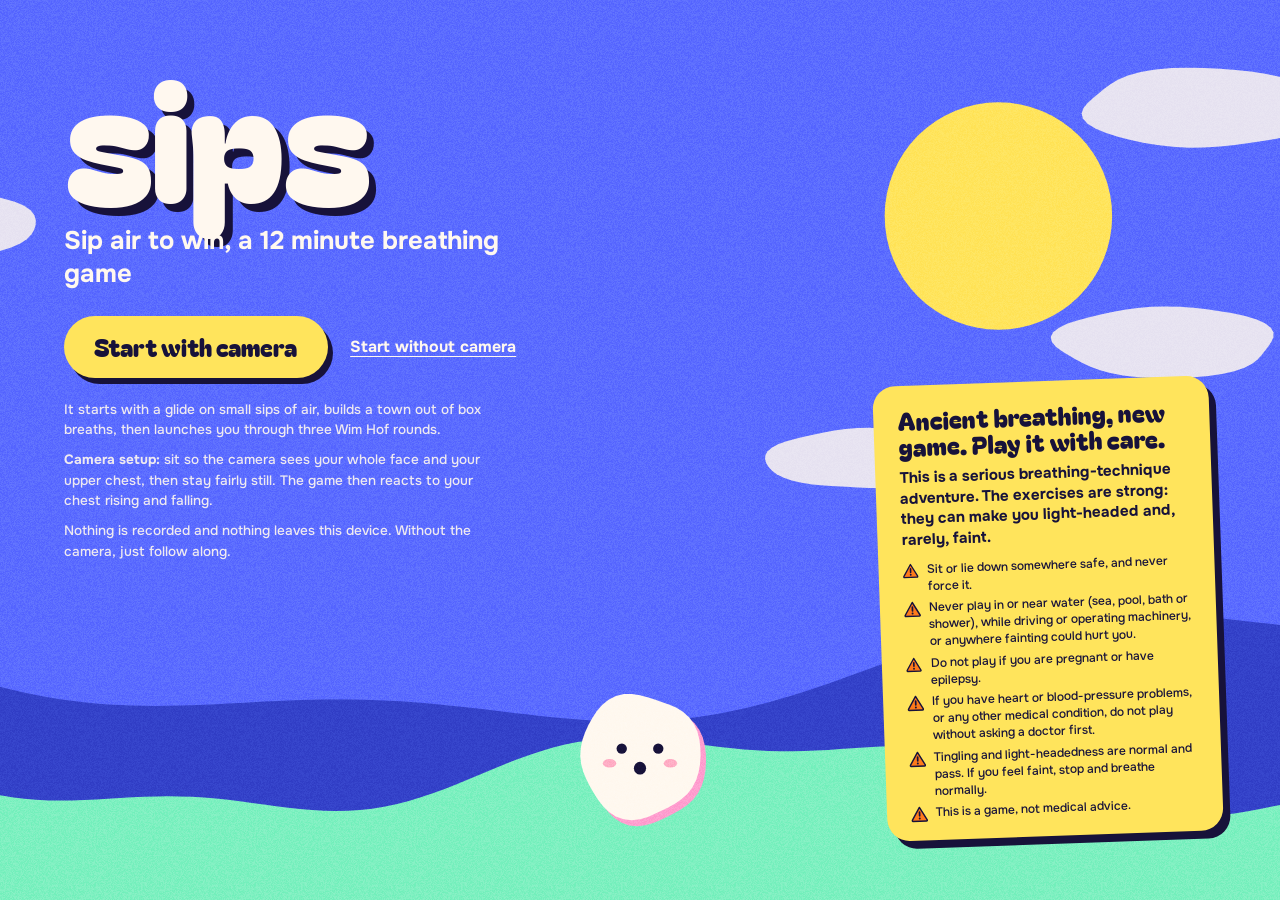
==== index.html @ 69d86840 "Publish 2026-11-17: Camera setup text: short on laptops, prop-up advice only on phones" ====
<!doctype html>
<html lang="en">
<head>
<meta charset="utf-8">
<meta name="viewport" content="width=device-width,initial-scale=1,viewport-fit=cover">
<meta name="theme-color" content="#5b6cff">
<meta name="apple-mobile-web-app-capable" content="yes">
<meta name="mobile-web-app-capable" content="yes">
<title>Sips</title>
<meta name="description" content="A breathing game. Sips, box breathing and three Wim Hof rounds, played with your own breath.">
<link rel="icon" href="data:image/svg+xml,<svg xmlns='http://www.w3.org/2000/svg' viewBox='0 0 100 100'><circle cx='54' cy='55' r='42' fill='%23ff9ecf'/><circle cx='50' cy='50' r='42' fill='%23fff8ef'/><circle cx='37' cy='45' r='5' fill='%2317123a'/><circle cx='63' cy='45' r='5' fill='%2317123a'/></svg>">
<link rel="preconnect" href="https://fonts.googleapis.com">
<link rel="preconnect" href="https://fonts.gstatic.com" crossorigin>
<link href="https://fonts.googleapis.com/css2?family=Bagel+Fat+One&family=Onest:wght@400;500;700&display=swap" rel="stylesheet">
<link rel="stylesheet" href="style.css">
</head>
<body class="pre">
<canvas id="c" aria-label="Breathing game"></canvas>
<video id="video" playsinline muted></video>

<header id="hud">
  <div id="bar" role="progressbar" aria-label="Journey progress" aria-valuemin="0" aria-valuemax="100"><div id="barFill"></div><div id="barMarks"></div><div id="barHead"></div></div>
  <div id="chip" role="status"><i></i><span>Follow the pacer</span></div>
  <div class="btns">
    <button id="bSound" aria-pressed="true">Sound on</button>
    <button id="bSkip" title="Skip to the next part (right arrow)">Skip ahead</button>
  </div>
</header>
<button id="air">Breathe in now</button>

<main id="intro">
  <div class="lead">
    <h1>sips</h1>
    <p class="tag">Sip air to win, a 12 minute breathing game</p>
    <div class="go">
      <button id="start" class="big">Start with camera</button>
      <button id="startNo" class="plain">Start without camera</button>
    </div>
    <p class="fine">It starts with a glide on small sips of air, builds a town out of box breaths, then launches you through three Wim Hof rounds.</p>
    <p class="fine"><b>Camera setup:</b> <span class="desk">sit so the camera sees your whole face and your upper chest, then stay fairly still.</span><span class="mob">stand your phone on a table, leaning on something, about an arm's length away, so it sees your whole face and your upper chest. Don't hold it in your hand.</span> The game then reacts to your chest rising and falling.</p>
    <p class="fine">Nothing is recorded and nothing leaves this device. Without the camera, just follow along.<span class="mob"> If you hear nothing, switch off silent mode.</span></p>
  </div>
  <aside class="safety">
    <h2>Ancient breathing, new game. Play it with care.</h2>
    <p class="lede">This is a serious breathing-technique adventure. The exercises are strong: they can make you light-headed and, rarely, faint.</p>
    <ul>
      <li>Sit or lie down somewhere safe, and never force it.</li>
      <li>Never play in or near water (sea, pool, bath or shower), while driving or operating machinery, or anywhere fainting could hurt you.</li>
      <li>Do not play if you are pregnant or have epilepsy.</li>
      <li>If you have heart or blood-pressure problems, or any other medical condition, do not play without asking a doctor first.</li>
      <li>Tingling and light-headedness are normal and pass. If you feel faint, stop and breathe normally.</li>
      <li>This is a game, not medical advice.</li>
    </ul>
  </aside>
</main>

<section id="results" hidden>
  <div class="card">
    <h2>you landed</h2>
    <p class="hero"><b id="rHold">0:00</b><span>longest breath hold</span></p>
    <dl id="rRows"></dl>
    <div class="go">
      <button id="again" class="big">Go again</button>
      <button id="share" class="plain">Share with a friend</button>
    </div>
    <div id="plusSlot"></div>
  </div>
</section>

<script type="module" src="js/main.js"></script>
</body>
</html>
---- style.css ----
:root {
  --peri: #5b6cff; --deep: #3442c9; --tang: #ff7a1a; --lemon: #ffe45c; --milk: #fff8ef;
  --ink: #17123a; --mint: #7df0c0; --pink: #ff9ecf;
  --display: "Bagel Fat One", "Arial Rounded MT Bold", system-ui, sans-serif;
  --body: "Onest", system-ui, sans-serif;
}
* { box-sizing: border-box; }
html, body { margin: 0; height: 100%; overflow: hidden; background: var(--peri); color: var(--ink); font: 500 1rem/1.5 var(--body); -webkit-font-smoothing: antialiased; }
html, body { overscroll-behavior: none; -webkit-tap-highlight-color: transparent; }
#c { position: fixed; inset: 0; width: 100%; height: 100%; display: block; touch-action: none; -webkit-user-select: none; user-select: none; -webkit-touch-callout: none; }
.mob, .touch .desk { display: none; } .touch .mob { display: inline; }
#hud, #air { -webkit-user-select: none; user-select: none; }
#video { position: fixed; width: 1px; height: 1px; opacity: 0; pointer-events: none; }
button { font: inherit; color: inherit; cursor: pointer; border: 0; background: none; }
button:focus-visible { outline: 3px solid var(--ink); outline-offset: 3px; }

/* ---------------------------------------------------------------- in-game chrome */
#hud { position: fixed; inset: 0 0 auto 0; display: flex; align-items: center; gap: .6rem; padding: max(.8rem, env(safe-area-inset-top)) 1rem 0; pointer-events: none; transition: opacity .4s; }
body.pre #hud, body.done #hud { opacity: 0; visibility: hidden; }
#hud > * { pointer-events: auto; }
#bar { position: relative; flex: 1; max-width: 22rem; height: .95rem; margin-right: auto; border-radius: 1rem; background: rgba(23, 18, 58, .28); box-shadow: 3px 3px 0 rgba(23, 18, 58, .22); }
#barFill { position: absolute; inset: 0 auto 0 0; width: 0; min-width: .95rem; border-radius: 1rem; background: var(--lemon); }
#barMarks i { position: absolute; top: 50%; width: .34rem; height: .34rem; margin: -.17rem 0 0 -.17rem; border-radius: 50%; background: var(--milk); opacity: .85; }
#barHead { position: absolute; top: 50%; left: 0; width: 1.7rem; height: 1.55rem; margin: -.78rem 0 0 -.85rem; border-radius: 48% 52% 50% 50%; background: var(--milk); box-shadow: 2px 2px 0 var(--pink); }
#barHead::before, #barHead::after { content: ""; position: absolute; top: .58rem; width: .22rem; height: .22rem; border-radius: 50%; background: var(--ink); }
#barHead::before { left: .5rem; } #barHead::after { right: .5rem; }
#chip, #hud button { background: var(--milk); color: var(--ink); border-radius: 2rem; padding: .35rem .8rem; font-size: .8rem; font-weight: 700; box-shadow: 3px 3px 0 rgba(23, 18, 58, .22); }
#chip, #hud button { white-space: nowrap; }
@media (max-width: 520px) { #hud { flex-wrap: wrap; row-gap: .5rem; } #bar { flex-basis: 100%; max-width: none; margin-right: .8rem; } .btns { margin-left: auto; } #chip, #hud button { font-size: .72rem; padding: .3rem .65rem; } }
#chip { display: flex; align-items: center; gap: .45rem; }
#chip i { width: .6rem; height: .6rem; border-radius: 50%; background: var(--ink); opacity: .3; transform: scale(var(--s, 1)); }
#chip.live i { background: var(--tang); opacity: 1; }
.btns { display: flex; gap: .5rem; }
#hud button:hover { background: var(--lemon); }
#air { position: fixed; left: 50%; bottom: max(1.4rem, env(safe-area-inset-bottom)); transform: translateX(-50%); background: var(--milk); color: var(--ink); font-family: var(--display); font-size: 1.25rem; padding: .7rem 1.6rem; border-radius: 3rem; box-shadow: 4px 4px 0 var(--peri); opacity: 0; visibility: hidden; transition: opacity .6s; }
#air.show { opacity: 1; visibility: visible; }

/* ---------------------------------------------------------------- start screen */
#intro { position: fixed; inset: 0; overflow: auto; display: grid; grid-template-columns: minmax(0, 34rem) minmax(0, 21rem); justify-content: space-between; align-items: start; gap: 2rem; padding: clamp(1.2rem, 5vw, 4rem); color: var(--milk); }
body:not(.pre) #intro { display: none; }
h1 { font: 400 clamp(4.2rem, 15vw, 10.5rem)/.8 var(--display); margin: 0 0 1.6rem; letter-spacing: -.02em; text-shadow: .045em .05em 0 var(--ink); }
.tag { font-size: clamp(1.2rem, 2vw, 1.6rem); font-weight: 700; line-height: 1.3; max-width: 30rem; margin: 0 0 1.6rem; }
.go { display: flex; flex-wrap: wrap; align-items: center; gap: .6rem 1.4rem; }
.big { font-family: var(--display); font-size: 1.5rem; background: var(--lemon); color: var(--ink); padding: .8rem 1.9rem; border-radius: 3rem; box-shadow: 5px 6px 0 var(--ink); transition: transform .12s, box-shadow .12s; }
.big:hover { transform: translate(-1px, -2px); box-shadow: 6px 8px 0 var(--ink); }
.big:active { transform: translate(4px, 5px); box-shadow: 1px 1px 0 var(--ink); }
.plain { text-decoration: underline; text-underline-offset: .25em; font-weight: 700; padding: .5rem 0; }
.fine { font-size: .85rem; max-width: 28rem; margin: 1.4rem 0 0; opacity: .9; }
.fine + .fine { margin-top: .6rem; }
.safety { align-self: end; background: var(--lemon); color: var(--ink); border-radius: 1.4rem; padding: 1.3rem 1.5rem 1.2rem; transform: rotate(-2deg); box-shadow: 7px 8px 0 var(--ink); }
.safety h2 { font: 400 1.55rem/1.05 var(--display); margin: 0 0 .6rem; }
.safety .lede { margin: 0 0 .7rem; font-size: .95rem; font-weight: 700; line-height: 1.35; }
.safety ul { margin: 0; padding: 0; list-style: none; font-size: .76rem; line-height: 1.4; }
.safety li { position: relative; padding-left: 1.55rem; }
.safety li::before { content: ""; position: absolute; left: 0; top: .08em; width: 1.05rem; height: 1.05rem; background: url("data:image/svg+xml,%3Csvg xmlns='http://www.w3.org/2000/svg' viewBox='0 0 24 24'%3E%3Cpath d='M12 2.6 22.4 20.4a1 1 0 0 1-.9 1.5H2.5a1 1 0 0 1-.9-1.5Z' fill='%23ff7a1a' stroke='%2317123a' stroke-width='2' stroke-linejoin='round'/%3E%3Cpath d='M12 9.2v5.2' stroke='%2317123a' stroke-width='2.4' stroke-linecap='round'/%3E%3Ccircle cx='12' cy='18' r='1.4' fill='%2317123a'/%3E%3C/svg%3E") center / contain no-repeat; }
.safety li + li { margin-top: .28rem; }
@media (max-width: 760px) { #intro { grid-template-columns: 1fr; } .safety { transform: rotate(-1deg); margin-bottom: 1rem; } }

/* ---------------------------------------------------------------- results */
#results { position: fixed; inset: 0; display: grid; place-items: center; padding: 1rem; overflow: auto; }
#results[hidden] { display: none; }
.card { background: var(--milk); border-radius: 1.8rem; padding: 2rem 2.2rem; width: min(26rem, 100%); box-shadow: 8px 10px 0 var(--ink); transform: rotate(-1.2deg); animation: drop .5s cubic-bezier(.2, 1.4, .4, 1); }
@keyframes drop { from { transform: translateY(-40px) rotate(4deg) scale(.9); opacity: 0; } }
.card h2 { font: 400 2.6rem/.9 var(--display); margin: 0 0 1rem; color: var(--peri); }
.hero { margin: 0 0 1.2rem; }
.hero b { display: block; font: 400 5rem/.95 var(--display); color: var(--tang); font-variant-numeric: tabular-nums; }
.hero span { font-weight: 700; }
dl { display: grid; grid-template-columns: 1fr auto; gap: .35rem 1rem; margin: 0 0 1.5rem; font-size: .95rem; }
dt { opacity: .8; } dd { margin: 0; font-weight: 700; text-align: right; font-variant-numeric: tabular-nums; }
.card .plain { color: var(--ink); }
@media (prefers-reduced-motion: reduce) { .card { animation: none; } .big, #hud, #air { transition: none; } }
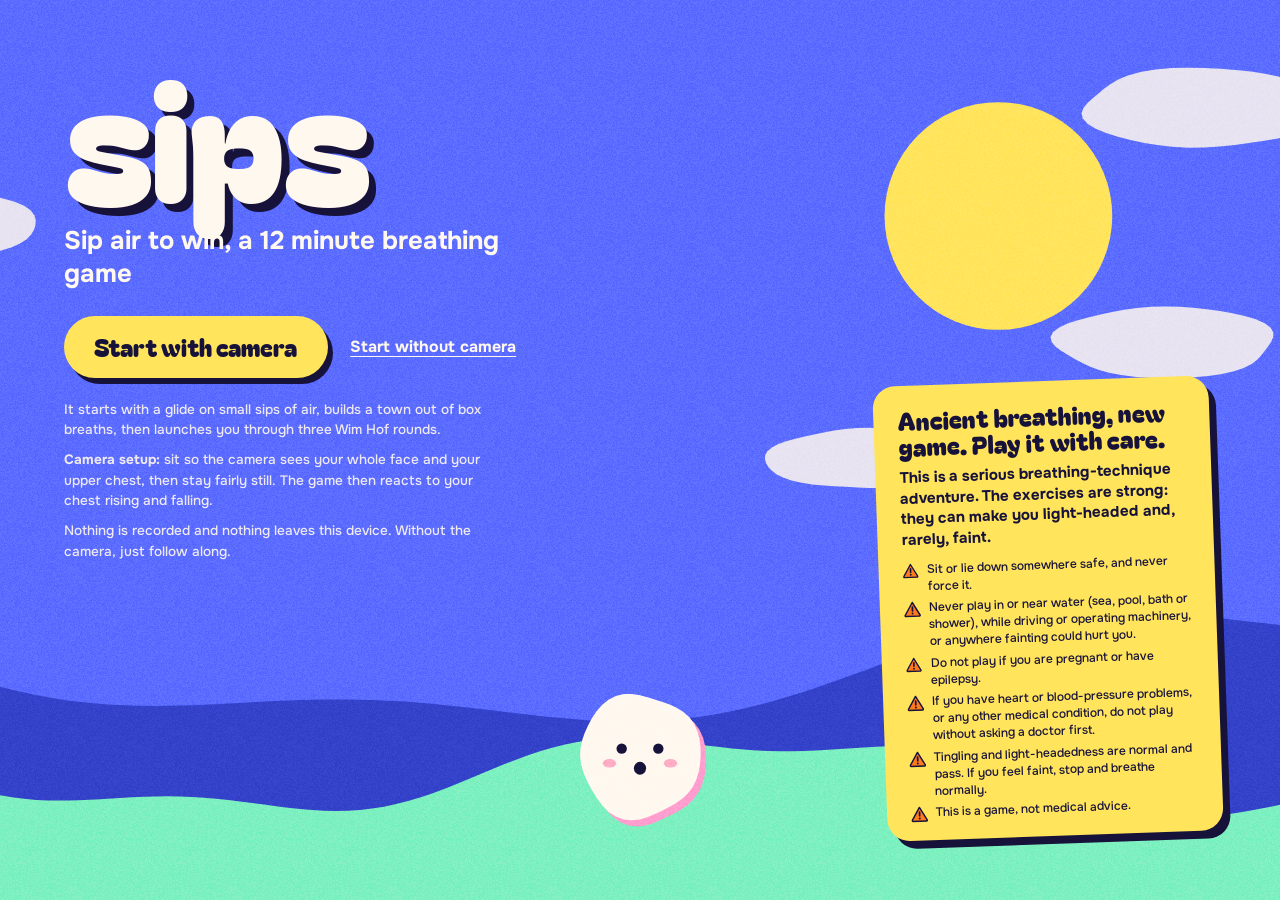
==== commit 5a5c53b5: "Publish 2026-11-17: Music styles: Dream, Arcade and Drums alongside the default Pop, with a Music bu" ====
--- a/index.html
+++ b/index.html
@@ -22,6 +22,7 @@
   <div id="bar" role="progressbar" aria-label="Journey progress" aria-valuemin="0" aria-valuemax="100"><div id="barFill"></div><div id="barMarks"></div><div id="barHead"></div></div>
   <div id="chip" role="status"><i></i><span>Follow the pacer</span></div>
   <div class="btns">
+    <button id="bMusic" title="Change the music style">Music: Pop</button>
     <button id="bSound" aria-pressed="true">Sound on</button>
     <button id="bSkip" title="Skip to the next part (right arrow)">Skip ahead</button>
   </div>
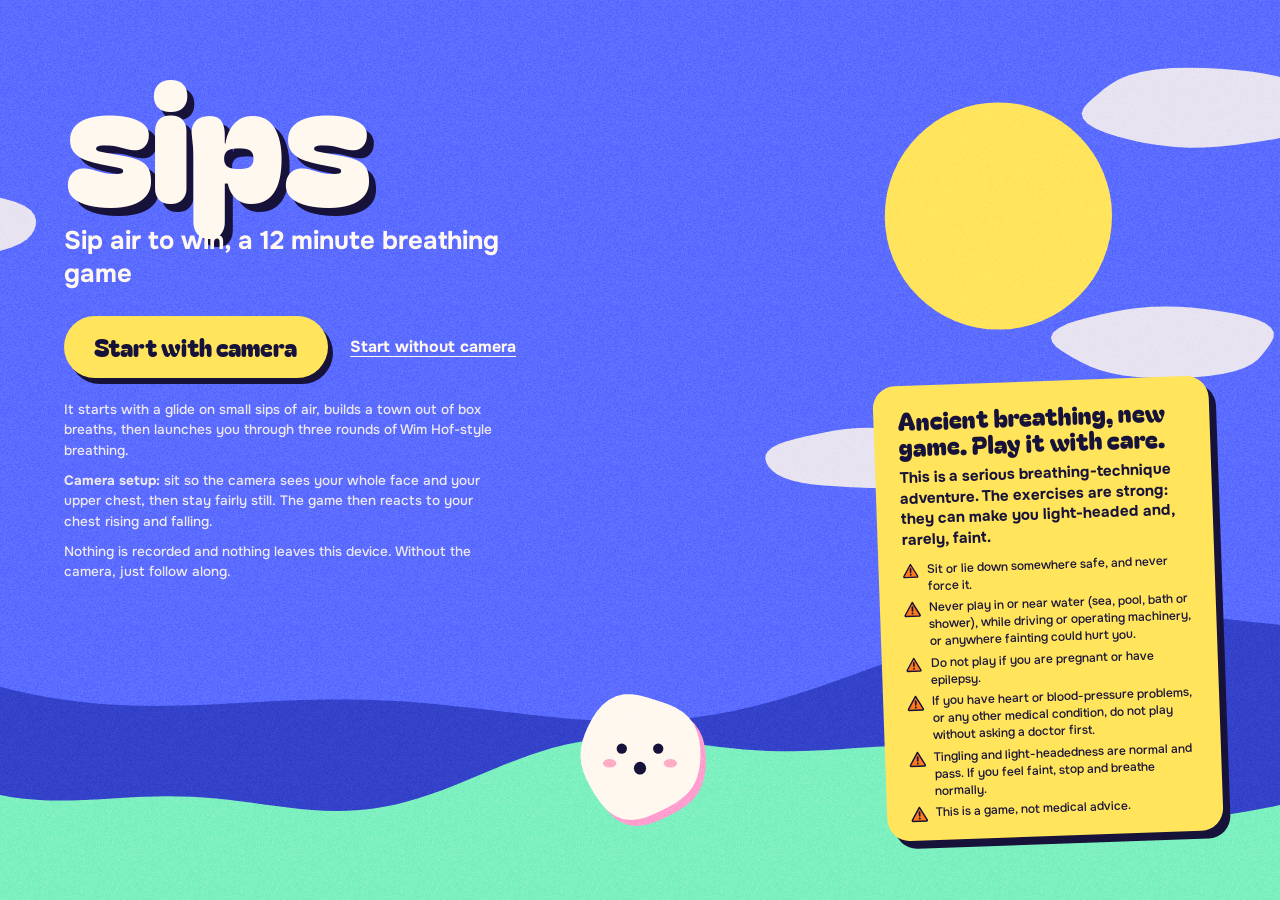
==== commit dd937e99: "Publish 2026-11-17: Wording: "Wim Hof-style breathing"" ====
--- a/index.html
+++ b/index.html
@@ -7,7 +7,7 @@
 <meta name="apple-mobile-web-app-capable" content="yes">
 <meta name="mobile-web-app-capable" content="yes">
 <title>Sips</title>
-<meta name="description" content="A breathing game. Sips, box breathing and three Wim Hof rounds, played with your own breath.">
+<meta name="description" content="A breathing game. Sips, box breathing and three rounds of Wim Hof-style breathing, played with your own breath.">
 <link rel="icon" href="data:image/svg+xml,<svg xmlns='http://www.w3.org/2000/svg' viewBox='0 0 100 100'><circle cx='54' cy='55' r='42' fill='%23ff9ecf'/><circle cx='50' cy='50' r='42' fill='%23fff8ef'/><circle cx='37' cy='45' r='5' fill='%2317123a'/><circle cx='63' cy='45' r='5' fill='%2317123a'/></svg>">
 <link rel="preconnect" href="https://fonts.googleapis.com">
 <link rel="preconnect" href="https://fonts.gstatic.com" crossorigin>
@@ -37,7 +37,7 @@
       <button id="start" class="big">Start with camera</button>
       <button id="startNo" class="plain">Start without camera</button>
     </div>
-    <p class="fine">It starts with a glide on small sips of air, builds a town out of box breaths, then launches you through three Wim Hof rounds.</p>
+    <p class="fine">It starts with a glide on small sips of air, builds a town out of box breaths, then launches you through three rounds of Wim Hof-style breathing.</p>
     <p class="fine"><b>Camera setup:</b> <span class="desk">sit so the camera sees your whole face and your upper chest, then stay fairly still.</span><span class="mob">stand your phone on a table, leaning on something, about an arm's length away, so it sees your whole face and your upper chest. Don't hold it in your hand.</span> The game then reacts to your chest rising and falling.</p>
     <p class="fine">Nothing is recorded and nothing leaves this device. Without the camera, just follow along.<span class="mob"> If you hear nothing, switch off silent mode.</span></p>
   </div>
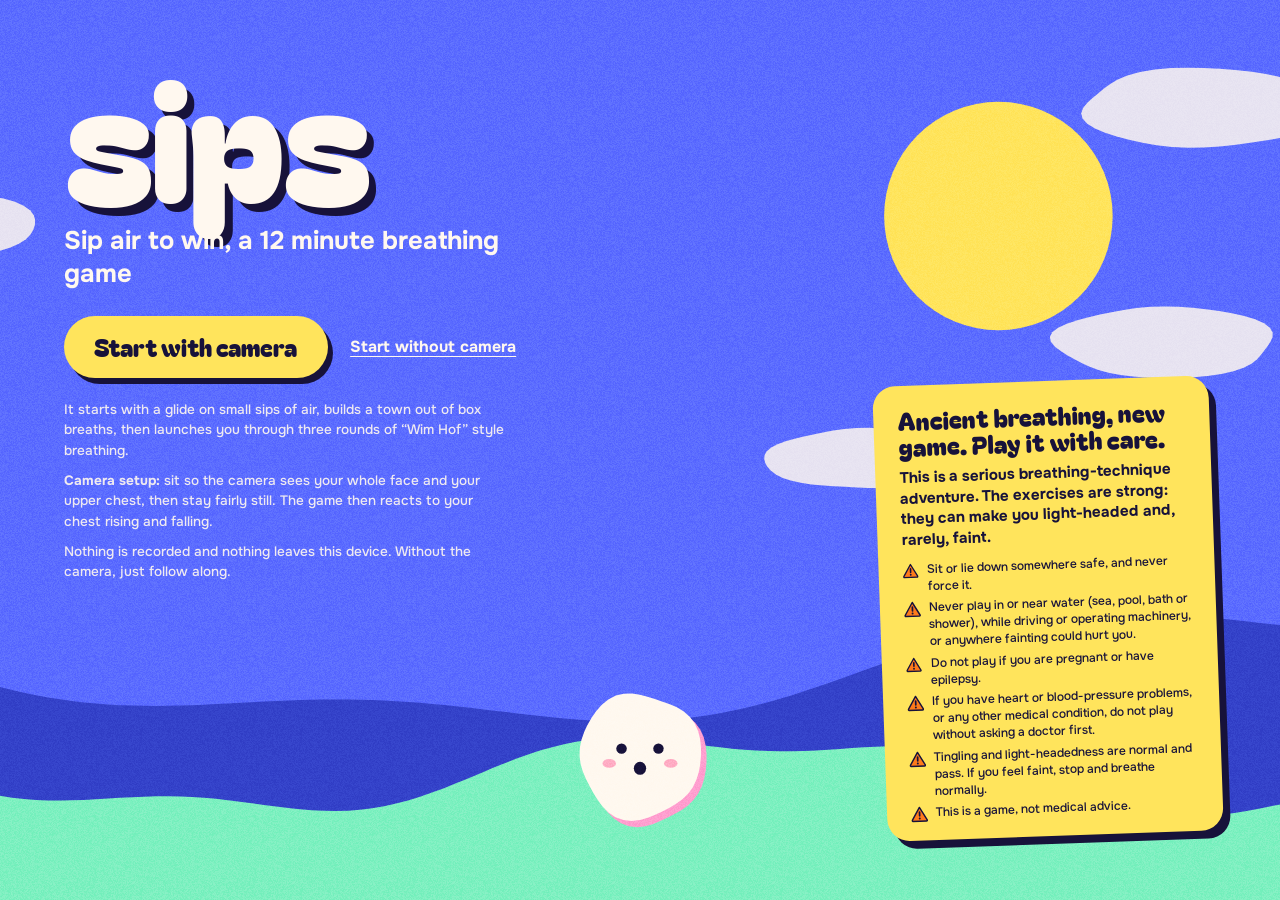
==== commit c3d52320: "Publish 2026-11-17: Wording: "Wim Hof" style breathing, in quotes" ====
--- a/index.html
+++ b/index.html
@@ -7,7 +7,7 @@
 <meta name="apple-mobile-web-app-capable" content="yes">
 <meta name="mobile-web-app-capable" content="yes">
 <title>Sips</title>
-<meta name="description" content="A breathing game. Sips, box breathing and three rounds of Wim Hof-style breathing, played with your own breath.">
+<meta name="description" content="A breathing game. Sips, box breathing and three rounds of &quot;Wim Hof&quot; style breathing, played with your own breath.">
 <link rel="icon" href="data:image/svg+xml,<svg xmlns='http://www.w3.org/2000/svg' viewBox='0 0 100 100'><circle cx='54' cy='55' r='42' fill='%23ff9ecf'/><circle cx='50' cy='50' r='42' fill='%23fff8ef'/><circle cx='37' cy='45' r='5' fill='%2317123a'/><circle cx='63' cy='45' r='5' fill='%2317123a'/></svg>">
 <link rel="preconnect" href="https://fonts.googleapis.com">
 <link rel="preconnect" href="https://fonts.gstatic.com" crossorigin>
@@ -37,7 +37,7 @@
       <button id="start" class="big">Start with camera</button>
       <button id="startNo" class="plain">Start without camera</button>
     </div>
-    <p class="fine">It starts with a glide on small sips of air, builds a town out of box breaths, then launches you through three rounds of Wim Hof-style breathing.</p>
+    <p class="fine">It starts with a glide on small sips of air, builds a town out of box breaths, then launches you through three rounds of “Wim Hof” style breathing.</p>
     <p class="fine"><b>Camera setup:</b> <span class="desk">sit so the camera sees your whole face and your upper chest, then stay fairly still.</span><span class="mob">stand your phone on a table, leaning on something, about an arm's length away, so it sees your whole face and your upper chest. Don't hold it in your hand.</span> The game then reacts to your chest rising and falling.</p>
     <p class="fine">Nothing is recorded and nothing leaves this device. Without the camera, just follow along.<span class="mob"> If you hear nothing, switch off silent mode.</span></p>
   </div>
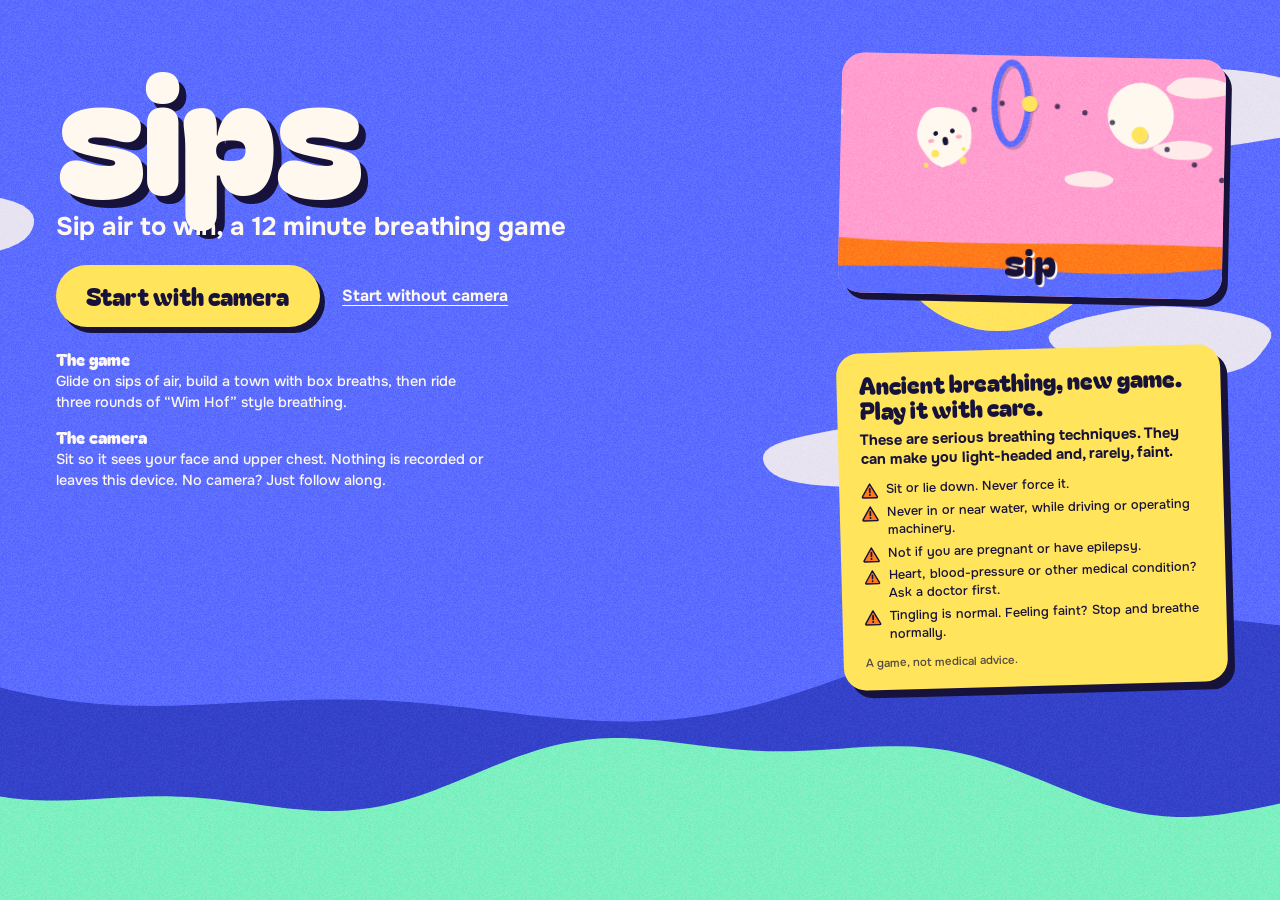
==== commit 83acdc54: "Publish 2026-11-17: Start screen: live preview window of the game, shorter grouped text" ====
--- a/index.html
+++ b/index.html
@@ -30,29 +30,32 @@
 <button id="air">Breathe in now</button>
 
 <main id="intro">
-  <div class="lead">
+  <div class="head">
     <h1>sips</h1>
     <p class="tag">Sip air to win, a 12 minute breathing game</p>
-    <div class="go">
-      <button id="start" class="big">Start with camera</button>
-      <button id="startNo" class="plain">Start without camera</button>
-    </div>
-    <p class="fine">It starts with a glide on small sips of air, builds a town out of box breaths, then launches you through three rounds of “Wim Hof” style breathing.</p>
-    <p class="fine"><b>Camera setup:</b> <span class="desk">sit so the camera sees your whole face and your upper chest, then stay fairly still.</span><span class="mob">stand your phone on a table, leaning on something, about an arm's length away, so it sees your whole face and your upper chest. Don't hold it in your hand.</span> The game then reacts to your chest rising and falling.</p>
-    <p class="fine">Nothing is recorded and nothing leaves this device. Without the camera, just follow along.<span class="mob"> If you hear nothing, switch off silent mode.</span></p>
+  </div>
+  <canvas id="hero" aria-label="Preview: Puff glides along a dotted path, collecting coins as it breathes"></canvas>
+  <div class="go">
+    <button id="start" class="big">Start with camera</button>
+    <button id="startNo" class="plain">Start without camera</button>
   </div>
   <aside class="safety">
     <h2>Ancient breathing, new game. Play it with care.</h2>
-    <p class="lede">This is a serious breathing-technique adventure. The exercises are strong: they can make you light-headed and, rarely, faint.</p>
+    <p class="lede">These are serious breathing techniques. They can make you light-headed and, rarely, faint.</p>
     <ul>
-      <li>Sit or lie down somewhere safe, and never force it.</li>
-      <li>Never play in or near water (sea, pool, bath or shower), while driving or operating machinery, or anywhere fainting could hurt you.</li>
-      <li>Do not play if you are pregnant or have epilepsy.</li>
-      <li>If you have heart or blood-pressure problems, or any other medical condition, do not play without asking a doctor first.</li>
-      <li>Tingling and light-headedness are normal and pass. If you feel faint, stop and breathe normally.</li>
-      <li>This is a game, not medical advice.</li>
+      <li>Sit or lie down. Never force it.</li>
+      <li>Never in or near water, while driving or operating machinery.</li>
+      <li>Not if you are pregnant or have epilepsy.</li>
+      <li>Heart, blood-pressure or other medical condition? Ask a doctor first.</li>
+      <li>Tingling is normal. Feeling faint? Stop and breathe normally.</li>
     </ul>
+    <p class="note">A game, not medical advice.</p>
   </aside>
+  <div class="facts">
+    <p><b>The game</b> Glide on sips of air, build a town with box breaths, then ride three rounds of “Wim Hof” style breathing.</p>
+    <p><b>The camera</b> <span class="desk">Sit so it sees your face and upper chest.</span><span class="mob">Stand your phone on a table, an arm's length away, so it sees your face and upper chest.</span> Nothing is recorded or leaves this device. No camera? Just follow along.</p>
+    <p class="mob-block"><b>No sound?</b> Switch off silent mode.</p>
+  </div>
 </main>
 
 <section id="results" hidden>
--- a/style.css
+++ b/style.css
@@ -36,25 +36,36 @@
 #air.show { opacity: 1; visibility: visible; }
 
 /* ---------------------------------------------------------------- start screen */
-#intro { position: fixed; inset: 0; overflow: auto; display: grid; grid-template-columns: minmax(0, 34rem) minmax(0, 21rem); justify-content: space-between; align-items: start; gap: 2rem; padding: clamp(1.2rem, 5vw, 4rem); color: var(--milk); }
+#intro { position: fixed; inset: 0; overflow: auto; display: grid; grid-template-columns: minmax(0, 32rem) minmax(0, 24rem); grid-template-areas: "head hero" "go hero" "facts safety"; justify-content: space-between; align-content: start; align-items: start; gap: 1.4rem 2.5rem; padding: clamp(1.2rem, 4.5vw, 3.5rem); color: var(--milk); }
 body:not(.pre) #intro { display: none; }
-h1 { font: 400 clamp(4.2rem, 15vw, 10.5rem)/.8 var(--display); margin: 0 0 1.6rem; letter-spacing: -.02em; text-shadow: .045em .05em 0 var(--ink); }
-.tag { font-size: clamp(1.2rem, 2vw, 1.6rem); font-weight: 700; line-height: 1.3; max-width: 30rem; margin: 0 0 1.6rem; }
-.go { display: flex; flex-wrap: wrap; align-items: center; gap: .6rem 1.4rem; }
+.head { grid-area: head; }
+h1 { font: 400 clamp(4.6rem, 15vw, 10.5rem)/.8 var(--display); margin: 0 0 1.2rem; letter-spacing: -.02em; text-shadow: .045em .05em 0 var(--ink); }
+.tag { font-size: clamp(1.2rem, 2vw, 1.6rem); font-weight: 700; line-height: 1.3; margin: 0; }
+#hero { grid-area: hero; display: block; width: 100%; aspect-ratio: 16 / 10; border-radius: 1.4rem; background: var(--pink); box-shadow: 6px 7px 0 var(--ink); transform: rotate(1.2deg); }
+.go { grid-area: go; display: flex; flex-wrap: wrap; align-items: center; gap: .6rem 1.4rem; }
 .big { font-family: var(--display); font-size: 1.5rem; background: var(--lemon); color: var(--ink); padding: .8rem 1.9rem; border-radius: 3rem; box-shadow: 5px 6px 0 var(--ink); transition: transform .12s, box-shadow .12s; }
 .big:hover { transform: translate(-1px, -2px); box-shadow: 6px 8px 0 var(--ink); }
 .big:active { transform: translate(4px, 5px); box-shadow: 1px 1px 0 var(--ink); }
 .plain { text-decoration: underline; text-underline-offset: .25em; font-weight: 700; padding: .5rem 0; }
-.fine { font-size: .85rem; max-width: 28rem; margin: 1.4rem 0 0; opacity: .9; }
-.fine + .fine { margin-top: .6rem; }
-.safety { align-self: end; background: var(--lemon); color: var(--ink); border-radius: 1.4rem; padding: 1.3rem 1.5rem 1.2rem; transform: rotate(-2deg); box-shadow: 7px 8px 0 var(--ink); }
-.safety h2 { font: 400 1.55rem/1.05 var(--display); margin: 0 0 .6rem; }
-.safety .lede { margin: 0 0 .7rem; font-size: .95rem; font-weight: 700; line-height: 1.35; }
-.safety ul { margin: 0; padding: 0; list-style: none; font-size: .76rem; line-height: 1.4; }
+.facts { grid-area: facts; display: grid; gap: .9rem; max-width: 27rem; font-size: .9rem; line-height: 1.45; }
+.facts p { margin: 0; }
+.facts b { display: block; font: 400 1.05rem/1.2 var(--display); letter-spacing: .01em; margin-bottom: .1rem; }
+.mob-block { display: none; } .touch .mob-block { display: block; }
+.safety { grid-area: safety; background: var(--lemon); color: var(--ink); border-radius: 1.4rem; padding: 1.2rem 1.4rem 1.1rem; transform: rotate(-1.5deg); box-shadow: 7px 8px 0 var(--ink); }
+.safety h2 { font: 400 1.5rem/1.05 var(--display); margin: 0 0 .5rem; }
+.safety .lede { margin: 0 0 .7rem; font-size: .92rem; font-weight: 700; line-height: 1.35; }
+.safety ul { margin: 0; padding: 0; list-style: none; font-size: .8rem; line-height: 1.4; }
 .safety li { position: relative; padding-left: 1.55rem; }
+.safety li + li { margin-top: .3rem; }
 .safety li::before { content: ""; position: absolute; left: 0; top: .08em; width: 1.05rem; height: 1.05rem; background: url("data:image/svg+xml,%3Csvg xmlns='http://www.w3.org/2000/svg' viewBox='0 0 24 24'%3E%3Cpath d='M12 2.6 22.4 20.4a1 1 0 0 1-.9 1.5H2.5a1 1 0 0 1-.9-1.5Z' fill='%23ff7a1a' stroke='%2317123a' stroke-width='2' stroke-linejoin='round'/%3E%3Cpath d='M12 9.2v5.2' stroke='%2317123a' stroke-width='2.4' stroke-linecap='round'/%3E%3Ccircle cx='12' cy='18' r='1.4' fill='%2317123a'/%3E%3C/svg%3E") center / contain no-repeat; }
-.safety li + li { margin-top: .28rem; }
-@media (max-width: 760px) { #intro { grid-template-columns: 1fr; } .safety { transform: rotate(-1deg); margin-bottom: 1rem; } }
+.safety .note { margin: .7rem 0 0; font-size: .72rem; opacity: .75; }
+@media (max-width: 760px) {
+  #intro { grid-template-columns: minmax(0, 1fr); grid-template-areas: "head" "hero" "go" "safety" "facts"; gap: 1.1rem; }
+  h1 { margin-bottom: .7rem; }
+  #hero { aspect-ratio: 16 / 9; transform: rotate(-1deg); }
+  .safety { transform: rotate(-1deg); }
+  .facts { max-width: none; background: var(--deep); border-radius: 1.2rem; padding: 1.1rem 1.2rem; margin: .4rem 0 1.5rem; }
+}
 
 /* ---------------------------------------------------------------- results */
 #results { position: fixed; inset: 0; display: grid; place-items: center; padding: 1rem; overflow: auto; }
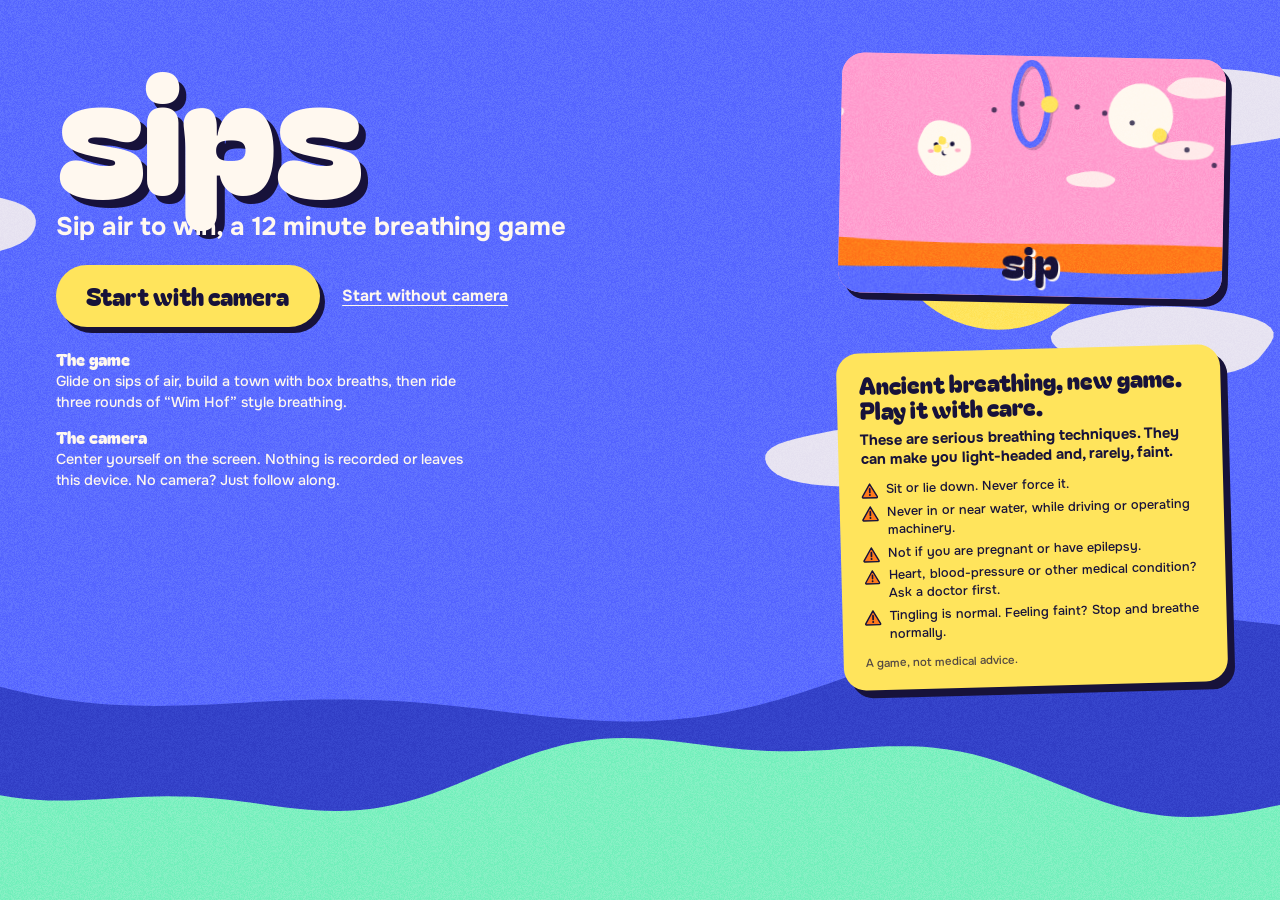
==== commit c4d1519b: "Publish 2026-11-17: Find your spot: camera setup screen with mirror, outline and placement hints" ====
--- a/index.html
+++ b/index.html
@@ -28,6 +28,7 @@
   </div>
 </header>
 <button id="air">Breathe in now</button>
+<button id="setupGo">Start now</button>
 
 <main id="intro">
   <div class="head">
@@ -53,7 +54,7 @@
   </aside>
   <div class="facts">
     <p><b>The game</b> Glide on sips of air, build a town with box breaths, then ride three rounds of “Wim Hof” style breathing.</p>
-    <p><b>The camera</b> <span class="desk">Sit so it sees your face and upper chest.</span><span class="mob">Stand your phone on a table, an arm's length away, so it sees your face and upper chest.</span> Nothing is recorded or leaves this device. No camera? Just follow along.</p>
+    <p><b>The camera</b> <span class="desk">Center yourself on the screen.</span><span class="mob">Stand your phone on a table, leaning on something, an arm's length away, so it sees your face and chest. Don't hold it.</span> Nothing is recorded or leaves this device. No camera? Just follow along.</p>
     <p class="mob-block"><b>No sound?</b> Switch off silent mode.</p>
   </div>
 </main>
--- a/style.css
+++ b/style.css
@@ -16,7 +16,7 @@
 
 /* ---------------------------------------------------------------- in-game chrome */
 #hud { position: fixed; inset: 0 0 auto 0; display: flex; align-items: center; gap: .6rem; padding: max(.8rem, env(safe-area-inset-top)) 1rem 0; pointer-events: none; transition: opacity .4s; }
-body.pre #hud, body.done #hud { opacity: 0; visibility: hidden; }
+body.pre #hud, body.done #hud, body.setup #hud { opacity: 0; visibility: hidden; }
 #hud > * { pointer-events: auto; }
 #bar { position: relative; flex: 1; max-width: 22rem; height: .95rem; margin-right: auto; border-radius: 1rem; background: rgba(23, 18, 58, .28); box-shadow: 3px 3px 0 rgba(23, 18, 58, .22); }
 #barFill { position: absolute; inset: 0 auto 0 0; width: 0; min-width: .95rem; border-radius: 1rem; background: var(--lemon); }
@@ -34,6 +34,8 @@
 #hud button:hover { background: var(--lemon); }
 #air { position: fixed; left: 50%; bottom: max(1.4rem, env(safe-area-inset-bottom)); transform: translateX(-50%); background: var(--milk); color: var(--ink); font-family: var(--display); font-size: 1.25rem; padding: .7rem 1.6rem; border-radius: 3rem; box-shadow: 4px 4px 0 var(--peri); opacity: 0; visibility: hidden; transition: opacity .6s; }
 #air.show { opacity: 1; visibility: visible; }
+#setupGo { position: fixed; left: 50%; bottom: max(1.2rem, env(safe-area-inset-bottom)); transform: translateX(-50%); background: var(--milk); color: var(--ink); font-family: var(--display); font-size: 1.1rem; padding: .6rem 1.5rem; border-radius: 3rem; box-shadow: 4px 4px 0 var(--ink); display: none; }
+body.setup #setupGo { display: block; }
 
 /* ---------------------------------------------------------------- start screen */
 #intro { position: fixed; inset: 0; overflow: auto; display: grid; grid-template-columns: minmax(0, 32rem) minmax(0, 24rem); grid-template-areas: "head hero" "go hero" "facts safety"; justify-content: space-between; align-content: start; align-items: start; gap: 1.4rem 2.5rem; padding: clamp(1.2rem, 4.5vw, 3.5rem); color: var(--milk); }
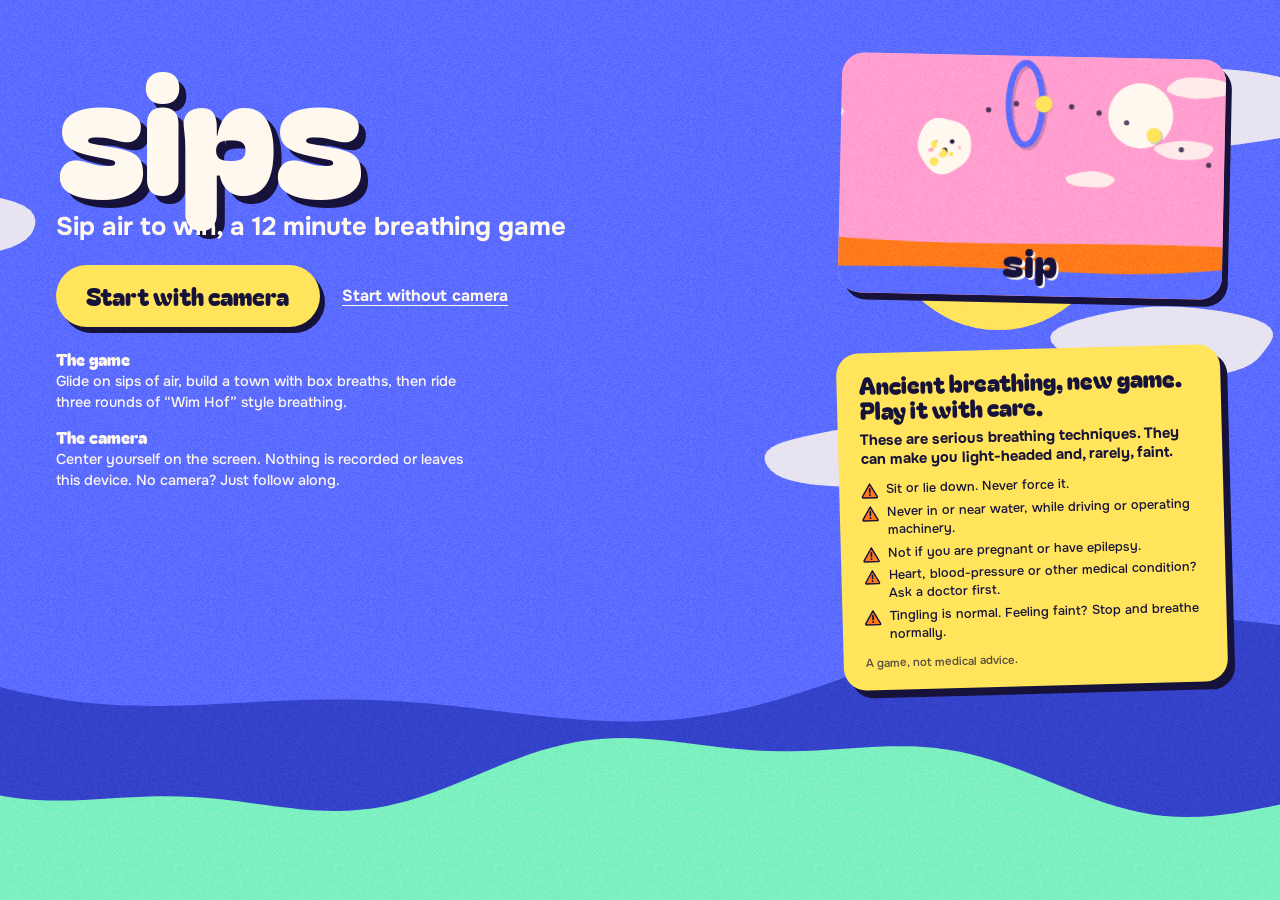
==== commit dd25029d: "Publish 2026-11-17: Start screen: game and camera notes above the safety notice; drop the no-sound l" ====
--- a/index.html
+++ b/index.html
@@ -40,6 +40,10 @@
     <button id="start" class="big">Start with camera</button>
     <button id="startNo" class="plain">Start without camera</button>
   </div>
+  <div class="facts">
+    <p><b>The game</b> Glide on sips of air, build a town with box breaths, then ride three rounds of “Wim Hof” style breathing.</p>
+    <p><b>The camera</b> <span class="desk">Center yourself on the screen.</span><span class="mob">Stand your phone on a table, leaning on something, an arm's length away, so it sees your face and chest. Don't hold it.</span> Nothing is recorded or leaves this device. No camera? Just follow along.</p>
+  </div>
   <aside class="safety">
     <h2>Ancient breathing, new game. Play it with care.</h2>
     <p class="lede">These are serious breathing techniques. They can make you light-headed and, rarely, faint.</p>
@@ -52,11 +56,6 @@
     </ul>
     <p class="note">A game, not medical advice.</p>
   </aside>
-  <div class="facts">
-    <p><b>The game</b> Glide on sips of air, build a town with box breaths, then ride three rounds of “Wim Hof” style breathing.</p>
-    <p><b>The camera</b> <span class="desk">Center yourself on the screen.</span><span class="mob">Stand your phone on a table, leaning on something, an arm's length away, so it sees your face and chest. Don't hold it.</span> Nothing is recorded or leaves this device. No camera? Just follow along.</p>
-    <p class="mob-block"><b>No sound?</b> Switch off silent mode.</p>
-  </div>
 </main>
 
 <section id="results" hidden>
--- a/style.css
+++ b/style.css
@@ -52,7 +52,6 @@
 .facts { grid-area: facts; display: grid; gap: .9rem; max-width: 27rem; font-size: .9rem; line-height: 1.45; }
 .facts p { margin: 0; }
 .facts b { display: block; font: 400 1.05rem/1.2 var(--display); letter-spacing: .01em; margin-bottom: .1rem; }
-.mob-block { display: none; } .touch .mob-block { display: block; }
 .safety { grid-area: safety; background: var(--lemon); color: var(--ink); border-radius: 1.4rem; padding: 1.2rem 1.4rem 1.1rem; transform: rotate(-1.5deg); box-shadow: 7px 8px 0 var(--ink); }
 .safety h2 { font: 400 1.5rem/1.05 var(--display); margin: 0 0 .5rem; }
 .safety .lede { margin: 0 0 .7rem; font-size: .92rem; font-weight: 700; line-height: 1.35; }
@@ -62,11 +61,12 @@
 .safety li::before { content: ""; position: absolute; left: 0; top: .08em; width: 1.05rem; height: 1.05rem; background: url("data:image/svg+xml,%3Csvg xmlns='http://www.w3.org/2000/svg' viewBox='0 0 24 24'%3E%3Cpath d='M12 2.6 22.4 20.4a1 1 0 0 1-.9 1.5H2.5a1 1 0 0 1-.9-1.5Z' fill='%23ff7a1a' stroke='%2317123a' stroke-width='2' stroke-linejoin='round'/%3E%3Cpath d='M12 9.2v5.2' stroke='%2317123a' stroke-width='2.4' stroke-linecap='round'/%3E%3Ccircle cx='12' cy='18' r='1.4' fill='%2317123a'/%3E%3C/svg%3E") center / contain no-repeat; }
 .safety .note { margin: .7rem 0 0; font-size: .72rem; opacity: .75; }
 @media (max-width: 760px) {
-  #intro { grid-template-columns: minmax(0, 1fr); grid-template-areas: "head" "hero" "go" "safety" "facts"; gap: 1.1rem; }
+  #intro { grid-template-columns: minmax(0, 1fr); grid-template-areas: "head" "hero" "go" "facts" "safety"; gap: 1.1rem; }
   h1 { margin-bottom: .7rem; }
   #hero { aspect-ratio: 16 / 9; transform: rotate(-1deg); }
   .safety { transform: rotate(-1deg); }
-  .facts { max-width: none; background: var(--deep); border-radius: 1.2rem; padding: 1.1rem 1.2rem; margin: .4rem 0 1.5rem; }
+  .facts { max-width: none; background: var(--deep); border-radius: 1.2rem; padding: 1.1rem 1.2rem; margin: .4rem 0 .3rem; }
+  .safety { margin-bottom: 1.5rem; }
 }
 
 /* ---------------------------------------------------------------- results */
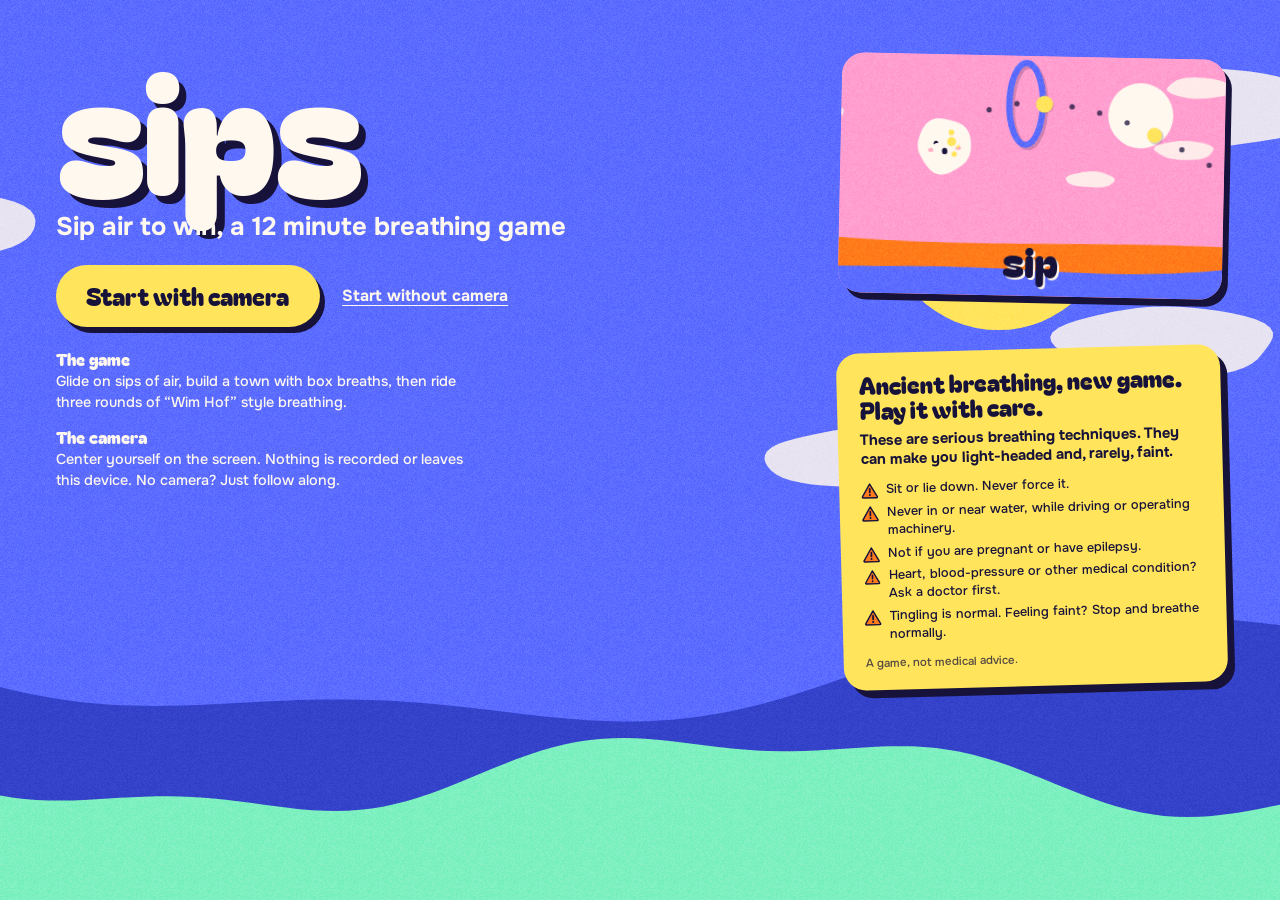
==== commit dc481adb: "Publish 2026-11-18: Results: share with a friend is a full button" ====
--- a/index.html
+++ b/index.html
@@ -65,7 +65,7 @@
     <dl id="rRows"></dl>
     <div class="go">
       <button id="again" class="big">Go again</button>
-      <button id="share" class="plain">Share with a friend</button>
+      <button id="share" class="big alt">Share with a friend</button>
     </div>
     <div id="plusSlot"></div>
   </div>
--- a/style.css
+++ b/style.css
@@ -48,6 +48,9 @@
 .big { font-family: var(--display); font-size: 1.5rem; background: var(--lemon); color: var(--ink); padding: .8rem 1.9rem; border-radius: 3rem; box-shadow: 5px 6px 0 var(--ink); transition: transform .12s, box-shadow .12s; }
 .big:hover { transform: translate(-1px, -2px); box-shadow: 6px 8px 0 var(--ink); }
 .big:active { transform: translate(4px, 5px); box-shadow: 1px 1px 0 var(--ink); }
+.big.alt { background: var(--peri); color: var(--milk); }
+.card .go { display: flex; flex-wrap: wrap; gap: 1rem 1.1rem; justify-content: center; align-items: center; }
+.card .go .big { font-size: 1.3rem; padding: .75rem 1.5rem; }
 .plain { text-decoration: underline; text-underline-offset: .25em; font-weight: 700; padding: .5rem 0; }
 .facts { grid-area: facts; display: grid; gap: .9rem; max-width: 27rem; font-size: .9rem; line-height: 1.45; }
 .facts p { margin: 0; }
